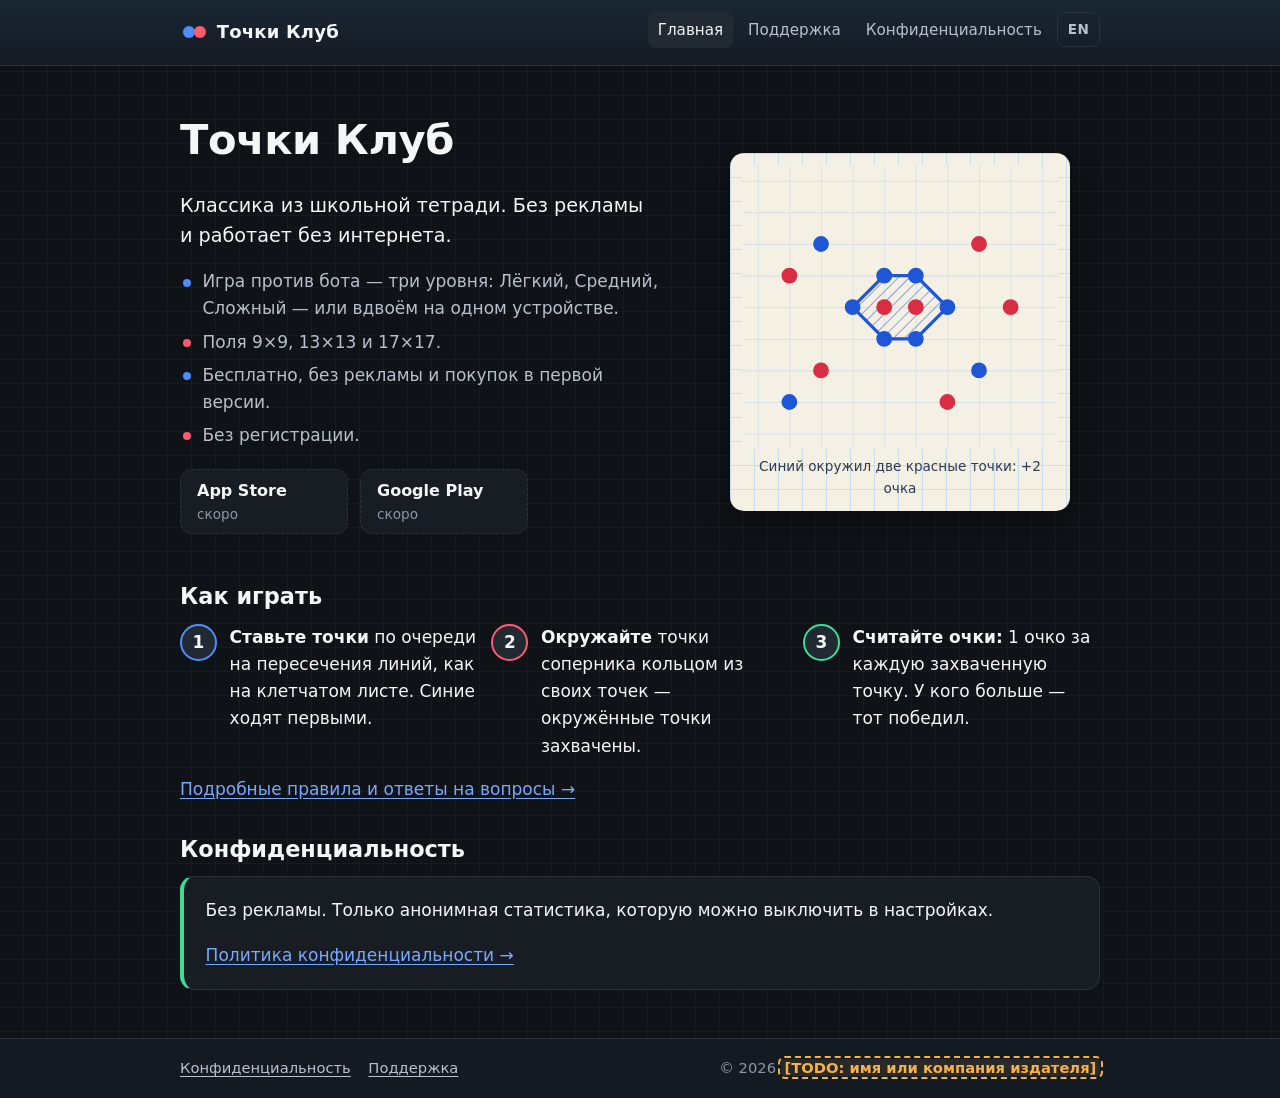
==== index.html @ cad2c862 "Tochki Club static site" ====
<!doctype html>
<!--
  Placeholders in this file (search for "TODO"):
  - 2026 — year in the footer copyright
  - [TODO: имя или компания издателя] — publisher name in the footer
  Store badges are non-clickable placeholders ("скоро") until the apps are published.
-->
<html lang="ru">
<head>
  <meta charset="utf-8">
  <meta name="viewport" content="width=device-width, initial-scale=1">
  <title>Точки Клуб — игра в точки из школьной тетради</title>
  <meta name="description" content="Точки Клуб — классическая игра в точки из школьной тетради. Против бота или вдвоём на одном устройстве. Без рекламы, без регистрации, работает без интернета.">
  <meta name="theme-color" content="#0F1216">
  <link rel="canonical" href="https://tochki.app/">
  <link rel="alternate" hreflang="ru" href="https://tochki.app/">
  <link rel="alternate" hreflang="en" href="https://tochki.app/en/">
  <link rel="alternate" hreflang="x-default" href="https://tochki.app/">
  <meta property="og:type" content="website">
  <meta property="og:title" content="Точки Клуб — игра в точки из школьной тетради">
  <meta property="og:description" content="Классика из школьной тетради. Без рекламы и работает без интернета.">
  <meta property="og:url" content="https://tochki.app/">
  <meta property="og:image" content="https://tochki.app/assets/icon.png">
  <meta property="og:locale" content="ru_RU">
  <link rel="icon" href="/favicon.svg" type="image/svg+xml">
  <link rel="apple-touch-icon" href="/assets/icon.png">
  <link rel="stylesheet" href="/assets/style.css">
</head>
<body>
  <a class="skip-link" href="#main">К содержимому</a>
  <header class="site-header">
    <div class="wrap">
      <a class="brand" href="/" aria-label="Точки Клуб — на главную">
        <svg viewBox="0 0 28 28" aria-hidden="true"><circle cx="9" cy="14" r="6" fill="#4E8CFF"/><circle cx="20" cy="14" r="6" fill="#FF5A6E"/></svg>
        <span>Точки Клуб</span>
      </a>
      <nav aria-label="Основное меню">
        <ul class="nav">
          <li><a href="/" aria-current="page">Главная</a></li>
          <li><a href="/support">Поддержка</a></li>
          <li><a href="/privacy">Конфиденциальность</a></li>
          <li class="lang"><a href="/en/" hreflang="en" lang="en" aria-label="English version">EN</a></li>
        </ul>
      </nav>
    </div>
  </header>

  <main id="main">
    <div class="wrap">
      <section class="hero" aria-labelledby="title">
        <div>
          <h1 id="title">Точки Клуб</h1>
          <p class="pitch">Классика из школьной тетради. Без рекламы и работает без интернета.</p>
          <ul class="facts">
            <li>Игра против бота — три уровня: Лёгкий, Средний, Сложный — или вдвоём на одном устройстве.</li>
            <li>Поля 9×9, 13×13 и 17×17.</li>
            <li>Бесплатно, без рекламы и покупок в первой версии.</li>
            <li>Без регистрации.</li>
          </ul>
          <div class="badges">
            <span class="badge" role="img" aria-disabled="true" aria-label="App Store — скоро">
              <span class="store">App Store</span><span class="soon">скоро</span>
            </span>
            <span class="badge" role="img" aria-disabled="true" aria-label="Google Play — скоро">
              <span class="store">Google Play</span><span class="soon">скоро</span>
            </span>
          </div>
        </div>
        <figure class="paper">
          <svg viewBox="0 0 240 216" role="img" aria-labelledby="board-title">
            <title id="board-title">Клетчатый лист: синие и красные точки, синий контур окружил две красные точки</title>
            <defs>
              <pattern id="cells" width="24" height="24" patternUnits="userSpaceOnUse" x="12" y="12">
                <path d="M24 0H0V24" fill="none" stroke="#C9DDF0" stroke-width="1"/>
              </pattern>
              <pattern id="hatch" width="6" height="6" patternUnits="userSpaceOnUse" patternTransform="rotate(45)">
                <line x1="0" y1="0" x2="0" y2="6" stroke="#1E56D6" stroke-width="1.4" stroke-opacity="0.55"/>
              </pattern>
            </defs>
            <rect width="240" height="216" fill="#F5F0E4"/>
            <rect width="240" height="216" fill="url(#cells)"/>
            <polygon points="84,108 108,84 132,84 156,108 132,132 108,132" fill="url(#hatch)" stroke="#1E56D6" stroke-width="2.5" stroke-linejoin="round"/>
            <g fill="#D92D43">
              <circle cx="108" cy="108" r="6"/>
              <circle cx="132" cy="108" r="6"/>
              <circle cx="180" cy="60" r="6"/>
              <circle cx="204" cy="108" r="6"/>
              <circle cx="60" cy="156" r="6"/>
              <circle cx="156" cy="180" r="6"/>
              <circle cx="36" cy="84" r="6"/>
            </g>
            <g fill="#1E56D6">
              <circle cx="84" cy="108" r="6"/>
              <circle cx="108" cy="84" r="6"/>
              <circle cx="132" cy="84" r="6"/>
              <circle cx="156" cy="108" r="6"/>
              <circle cx="132" cy="132" r="6"/>
              <circle cx="108" cy="132" r="6"/>
              <circle cx="60" cy="60" r="6"/>
              <circle cx="180" cy="156" r="6"/>
              <circle cx="36" cy="180" r="6"/>
            </g>
          </svg>
          <figcaption>Синий окружил две красные точки: +2 очка</figcaption>
        </figure>
      </section>

      <section aria-labelledby="howto">
        <h2 id="howto">Как играть</h2>
        <ol class="steps">
          <li><strong>Ставьте точки</strong> по очереди на пересечения линий, как на клетчатом листе. Синие ходят первыми.</li>
          <li><strong>Окружайте</strong> точки соперника кольцом из своих точек — окружённые точки захвачены.</li>
          <li><strong>Считайте очки:</strong> 1 очко за каждую захваченную точку. У кого больше — тот победил.</li>
        </ol>
        <p><a href="/support">Подробные правила и ответы на вопросы →</a></p>
      </section>

      <section aria-labelledby="privacy-note">
        <h2 id="privacy-note">Конфиденциальность</h2>
        <div class="panel notice">
          <p>Без рекламы. Только анонимная статистика, которую можно выключить в настройках.</p>
          <p class="last"><a href="/privacy">Политика конфиденциальности →</a></p>
        </div>
      </section>
    </div>
  </main>

  <footer class="site-footer">
    <div class="wrap">
      <ul>
        <li><a href="/privacy">Конфиденциальность</a></li>
        <li><a href="/support">Поддержка</a></li>
      </ul>
      <p>© 2026 <span class="todo">[TODO: имя или компания издателя]</span></p>
    </div>
  </footer>
</body>
</html>
---- assets/style.css ----
/* Tochki Club — shared styles. No external requests. */

:root {
  --bg: #0F1216;
  --surface: #181D24;
  --surface-elevated: #212933;
  --border: #2A323D;
  --text: #F4F6F8;
  --text-secondary: #B8C0CC;
  --text-muted: #8C96A5;
  --accent: #4E8CFF;
  --accent-text: #7AA8FF;
  --p1: #4E8CFF;
  --p2: #FF5A6E;
  --success: #3DDC97;
  --warning: #F5B14C;
  --header-from: #1B2735;
  --header-to: #141A22;
  --card-from: #26364F;
  --card-to: #1B2735;
  --paper: #F5F0E4;
  --paper-line: #C9DDF0;
  --paper-ink: #2B3A55;
  --pen-blue: #1E56D6;
  --pen-red: #D92D43;
  --grid: 24px;
  --radius: 14px;
  --maxw: 60rem;
  --font: system-ui, -apple-system, "Segoe UI", Roboto, "Helvetica Neue", Arial, "Noto Sans", sans-serif;
}

*, *::before, *::after { box-sizing: border-box; }

html { -webkit-text-size-adjust: 100%; text-size-adjust: 100%; }

body {
  margin: 0;
  min-height: 100vh;
  display: flex;
  flex-direction: column;
  font-family: var(--font);
  font-size: 1.0625rem;
  line-height: 1.6;
  color: var(--text);
  background-color: var(--bg);
  /* School-notebook squared paper, faint blue lines */
  background-image:
    linear-gradient(rgba(78, 140, 255, 0.07) 1px, transparent 1px),
    linear-gradient(90deg, rgba(78, 140, 255, 0.07) 1px, transparent 1px);
  background-size: var(--grid) var(--grid);
  background-position: -1px -1px;
}

a { color: var(--accent-text); text-underline-offset: 0.18em; }
a:hover { color: var(--text); }
a:focus-visible, .nav a:focus-visible {
  outline: 2px solid var(--accent-text);
  outline-offset: 3px;
  border-radius: 6px;
}

.skip-link {
  position: absolute;
  left: 0.5rem;
  top: -3rem;
  padding: 0.5rem 0.9rem;
  background: var(--surface-elevated);
  color: var(--text);
  border-radius: 8px;
  z-index: 10;
}
.skip-link:focus { top: 0.5rem; }

.wrap {
  width: 100%;
  max-width: var(--maxw);
  margin: 0 auto;
  padding: 0 1.25rem;
}

/* Header */
.site-header {
  background: linear-gradient(180deg, var(--header-from), var(--header-to));
  border-bottom: 1px solid var(--border);
}
.site-header .wrap {
  display: flex;
  flex-wrap: wrap;
  align-items: center;
  justify-content: space-between;
  gap: 0.5rem 1rem;
  padding-top: 0.75rem;
  padding-bottom: 0.75rem;
}
.brand {
  display: inline-flex;
  align-items: center;
  gap: 0.55rem;
  color: var(--text);
  text-decoration: none;
  font-weight: 700;
  font-size: 1.125rem;
  letter-spacing: 0.01em;
}
.brand svg { width: 28px; height: 28px; flex: none; }
.nav {
  display: flex;
  flex-wrap: wrap;
  align-items: center;
  gap: 0.25rem 0.35rem;
  margin: 0;
  padding: 0;
  list-style: none;
  font-size: 0.95rem;
}
.nav a {
  display: inline-block;
  padding: 0.35rem 0.6rem;
  color: var(--text-secondary);
  text-decoration: none;
  border-radius: 8px;
}
.nav a:hover { color: var(--text); background: var(--surface-elevated); }
.nav a[aria-current="page"] { color: var(--text); background: var(--surface-elevated); }
.nav .lang a {
  border: 1px solid var(--border);
  font-weight: 600;
  font-size: 0.85rem;
  letter-spacing: 0.04em;
}

main { flex: 1; padding: 2rem 0 3rem; }

h1, h2, h3 { line-height: 1.25; margin: 0 0 0.6em; }
h1 { font-size: 2.1rem; letter-spacing: -0.01em; }
h2 { font-size: 1.4rem; margin-top: 2rem; }
h3 { font-size: 1.1rem; margin-top: 1.4rem; }
p, ul, ol { margin: 0 0 1em; }
ul, ol { padding-left: 1.3em; }
li { margin-bottom: 0.35em; }
strong { color: var(--text); }
.muted { color: var(--text-muted); }
.secondary { color: var(--text-secondary); }

/* Cards */
.card {
  background: linear-gradient(160deg, var(--card-from), var(--card-to));
  border: 1px solid var(--border);
  border-radius: var(--radius);
  padding: 1.25rem 1.35rem;
}
.panel {
  background: var(--surface);
  border: 1px solid var(--border);
  border-radius: var(--radius);
  padding: 1.25rem 1.35rem;
}

/* Hero */
.hero {
  display: grid;
  gap: 1.75rem;
  align-items: center;
}
.hero .pitch {
  font-size: 1.2rem;
  color: var(--text);
  margin-bottom: 1rem;
}
.facts { list-style: none; padding: 0; margin: 0 0 1.25rem; }
.facts li {
  position: relative;
  padding-left: 1.4rem;
  color: var(--text-secondary);
}
.facts li::before {
  content: "";
  position: absolute;
  left: 0.2rem;
  top: 0.62em;
  width: 0.5rem;
  height: 0.5rem;
  border-radius: 50%;
  background: var(--p1);
}
.facts li:nth-child(even)::before { background: var(--p2); }

/* Notebook paper card */
.paper {
  background-color: var(--paper);
  background-image:
    linear-gradient(var(--paper-line) 1px, transparent 1px),
    linear-gradient(90deg, var(--paper-line) 1px, transparent 1px);
  background-size: var(--grid) var(--grid);
  color: var(--paper-ink);
  border-radius: var(--radius);
  padding: 0.75rem;
  box-shadow: 0 10px 30px rgba(0, 0, 0, 0.35);
  max-width: 340px;
  width: 100%;
  justify-self: center;
}
.paper svg { display: block; width: 100%; height: auto; }
.paper figcaption {
  font-size: 0.85rem;
  color: var(--paper-ink);
  text-align: center;
  margin-top: 0.4rem;
}

/* Store badges (disabled placeholders) */
.badges { display: flex; flex-wrap: wrap; gap: 0.75rem; margin: 0 0 1rem; }
.badge {
  display: inline-flex;
  flex-direction: column;
  justify-content: center;
  min-width: 10.5rem;
  padding: 0.5rem 1rem;
  border: 1px dashed var(--border);
  border-radius: 12px;
  background: var(--surface);
  color: var(--text-secondary);
  cursor: not-allowed;
  user-select: none;
}
.badge .store { font-weight: 700; color: var(--text); font-size: 1rem; }
.badge .soon { font-size: 0.85rem; color: var(--text-muted); }

/* Steps */
.steps {
  list-style: none;
  padding: 0;
  margin: 0 0 1rem;
  display: grid;
  gap: 0.9rem;
  counter-reset: step;
}
.steps li {
  counter-increment: step;
  margin: 0;
  position: relative;
  padding-left: 3.1rem;
  min-height: 2.3rem;
}
.steps li::before {
  content: counter(step);
  position: absolute;
  left: 0;
  top: 0;
  width: 2.3rem;
  height: 2.3rem;
  border-radius: 50%;
  display: grid;
  place-items: center;
  font-weight: 700;
  background: var(--surface-elevated);
  border: 2px solid var(--p1);
  color: var(--text);
}
.steps li:nth-child(2)::before { border-color: var(--p2); }
.steps li:nth-child(3)::before { border-color: var(--success); }

.notice {
  border-left: 4px solid var(--success);
}
.panel > .last, .card > .last { margin-bottom: 0; }

/* FAQ */
.faq { display: grid; gap: 0.75rem; }
.faq details {
  background: var(--surface);
  border: 1px solid var(--border);
  border-radius: 12px;
  padding: 0 1.1rem;
}
.faq summary {
  cursor: pointer;
  padding: 0.9rem 0;
  font-weight: 600;
  color: var(--text);
  list-style-position: outside;
}
.faq summary:focus-visible { outline: 2px solid var(--accent-text); outline-offset: 2px; border-radius: 6px; }
.faq details[open] summary { border-bottom: 1px solid var(--border); margin-bottom: 0.8rem; }
.faq details > *:not(summary) { color: var(--text-secondary); }
.faq details > *:last-child { margin-bottom: 1rem; }

/* Long-form documents */
.doc { max-width: 46rem; }
.doc p, .doc li { color: var(--text-secondary); }
.doc h2 { border-top: 1px solid var(--border); padding-top: 1.25rem; }
.doc table { width: 100%; border-collapse: collapse; margin: 0 0 1rem; font-size: 0.95rem; }
.doc th, .doc td { text-align: left; vertical-align: top; padding: 0.5rem 0.6rem; border-bottom: 1px solid var(--border); }
.doc th { color: var(--text); font-weight: 600; }
.doc td { color: var(--text-secondary); }
.doc code, code {
  font-family: ui-monospace, SFMono-Regular, Menlo, Consolas, monospace;
  font-size: 0.9em;
  background: var(--surface-elevated);
  padding: 0.05em 0.35em;
  border-radius: 5px;
  color: var(--text);
}
.meta { color: var(--text-muted); font-size: 0.95rem; }

/* TODO placeholders — impossible to miss */
.todo {
  display: inline;
  color: var(--warning);
  background: rgba(245, 177, 76, 0.1);
  outline: 2px dashed var(--warning);
  outline-offset: 1px;
  border-radius: 4px;
  padding: 0 0.25em;
  font-weight: 600;
}

/* Footer */
.site-footer {
  border-top: 1px solid var(--border);
  background: var(--header-to);
  color: var(--text-muted);
  font-size: 0.92rem;
}
.site-footer .wrap {
  display: flex;
  flex-wrap: wrap;
  justify-content: space-between;
  gap: 0.5rem 1.5rem;
  padding-top: 1.1rem;
  padding-bottom: 1.1rem;
}
.site-footer ul { list-style: none; padding: 0; margin: 0; display: flex; flex-wrap: wrap; gap: 0.25rem 1.1rem; }
.site-footer li { margin: 0; }
.site-footer a { color: var(--text-secondary); }
.site-footer a:hover { color: var(--text); }
.site-footer p { margin: 0; }

/* 404 */
.notfound { text-align: center; padding-top: 2rem; }
.notfound .big { font-size: 4rem; font-weight: 800; letter-spacing: 0.05em; margin: 0; }
.notfound .big .r { color: var(--p2); }
.notfound .big .b { color: var(--p1); }

@media (min-width: 760px) {
  h1 { font-size: 2.6rem; }
  main { padding-top: 3rem; }
  .hero { grid-template-columns: 1.2fr 1fr; gap: 2.5rem; }
  .steps { grid-template-columns: repeat(3, 1fr); }
}

@media (prefers-reduced-motion: no-preference) {
  .nav a, a { transition: color 0.15s, background-color 0.15s; }
}

@media print {
  body { background: #fff; color: #000; }
  .site-header, .site-footer, .badges { display: none; }
  .doc p, .doc li, .faq details > * { color: #000; }
}

/* Long Russian words in headings must not overflow on narrow phones. */
h1, h2, h3 { overflow-wrap: anywhere; hyphens: auto; }
@media (max-width: 420px) { h1 { font-size: 1.7rem; } }
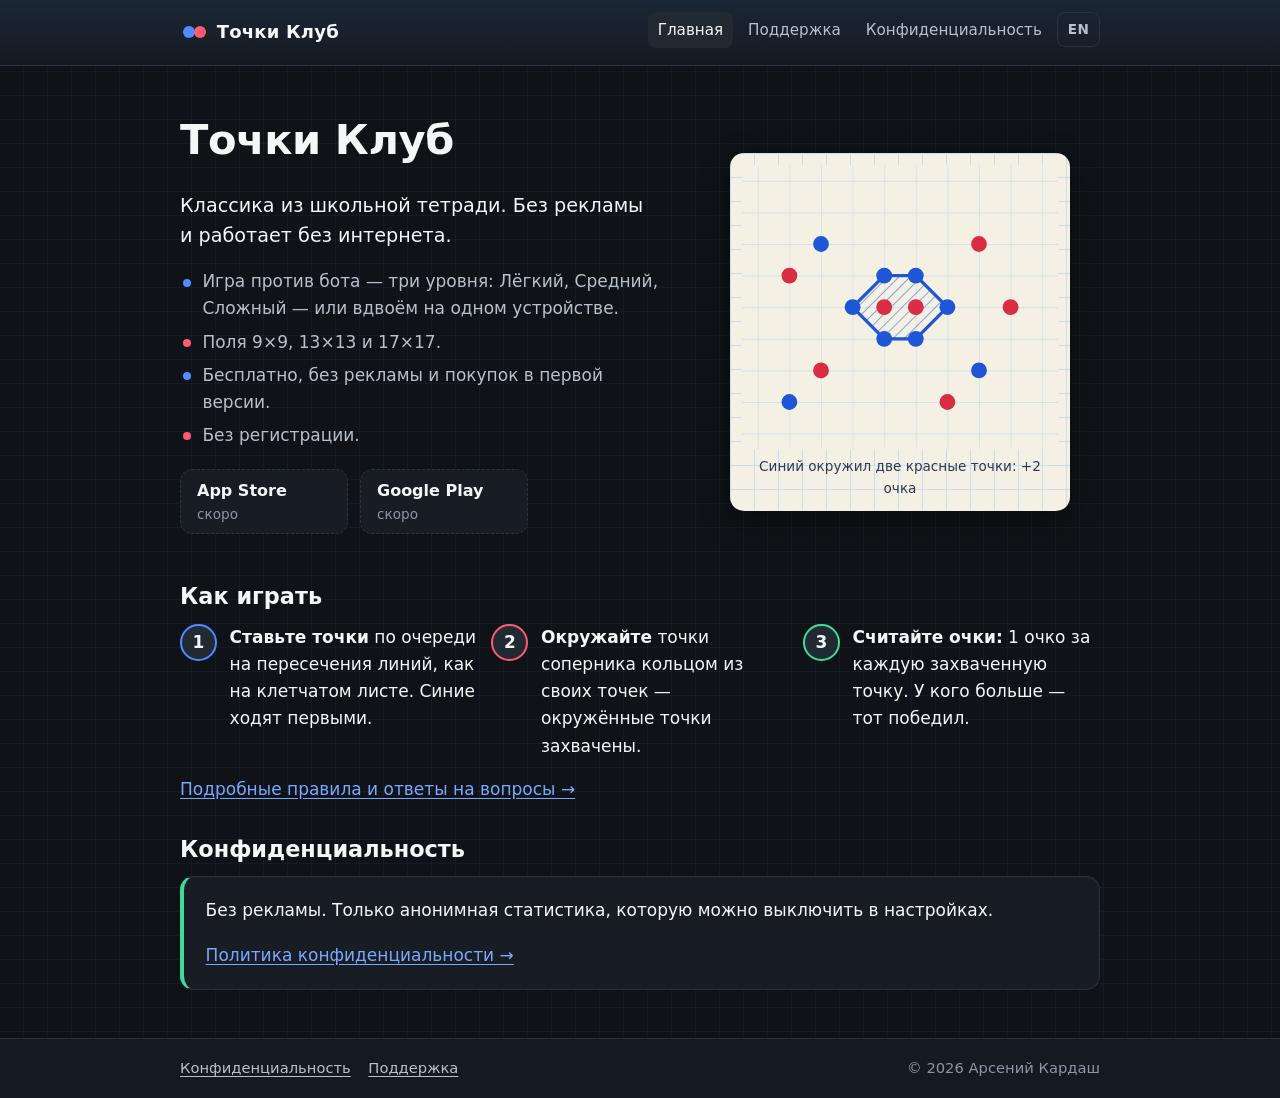
==== commit bb0b8d96: "Publisher Arseny Kardash (Latvia), effective date, PostHog retention wording; remove placeholder sty" ====
--- a/index.html
+++ b/index.html
@@ -1,10 +1,4 @@
 <!doctype html>
-<!--
-  Placeholders in this file (search for "TODO"):
-  - 2026 — year in the footer copyright
-  - [TODO: имя или компания издателя] — publisher name in the footer
-  Store badges are non-clickable placeholders ("скоро") until the apps are published.
--->
 <html lang="ru">
 <head>
   <meta charset="utf-8">
@@ -131,7 +125,7 @@
         <li><a href="/privacy">Конфиденциальность</a></li>
         <li><a href="/support">Поддержка</a></li>
       </ul>
-      <p>© 2026 <span class="todo">[TODO: имя или компания издателя]</span></p>
+      <p>© 2026 Арсений Кардаш</p>
     </div>
   </footer>
 </body>
--- a/assets/style.css
+++ b/assets/style.css
@@ -303,18 +303,6 @@
 }
 .meta { color: var(--text-muted); font-size: 0.95rem; }
 
-/* TODO placeholders — impossible to miss */
-.todo {
-  display: inline;
-  color: var(--warning);
-  background: rgba(245, 177, 76, 0.1);
-  outline: 2px dashed var(--warning);
-  outline-offset: 1px;
-  border-radius: 4px;
-  padding: 0 0.25em;
-  font-weight: 600;
-}
-
 /* Footer */
 .site-footer {
   border-top: 1px solid var(--border);
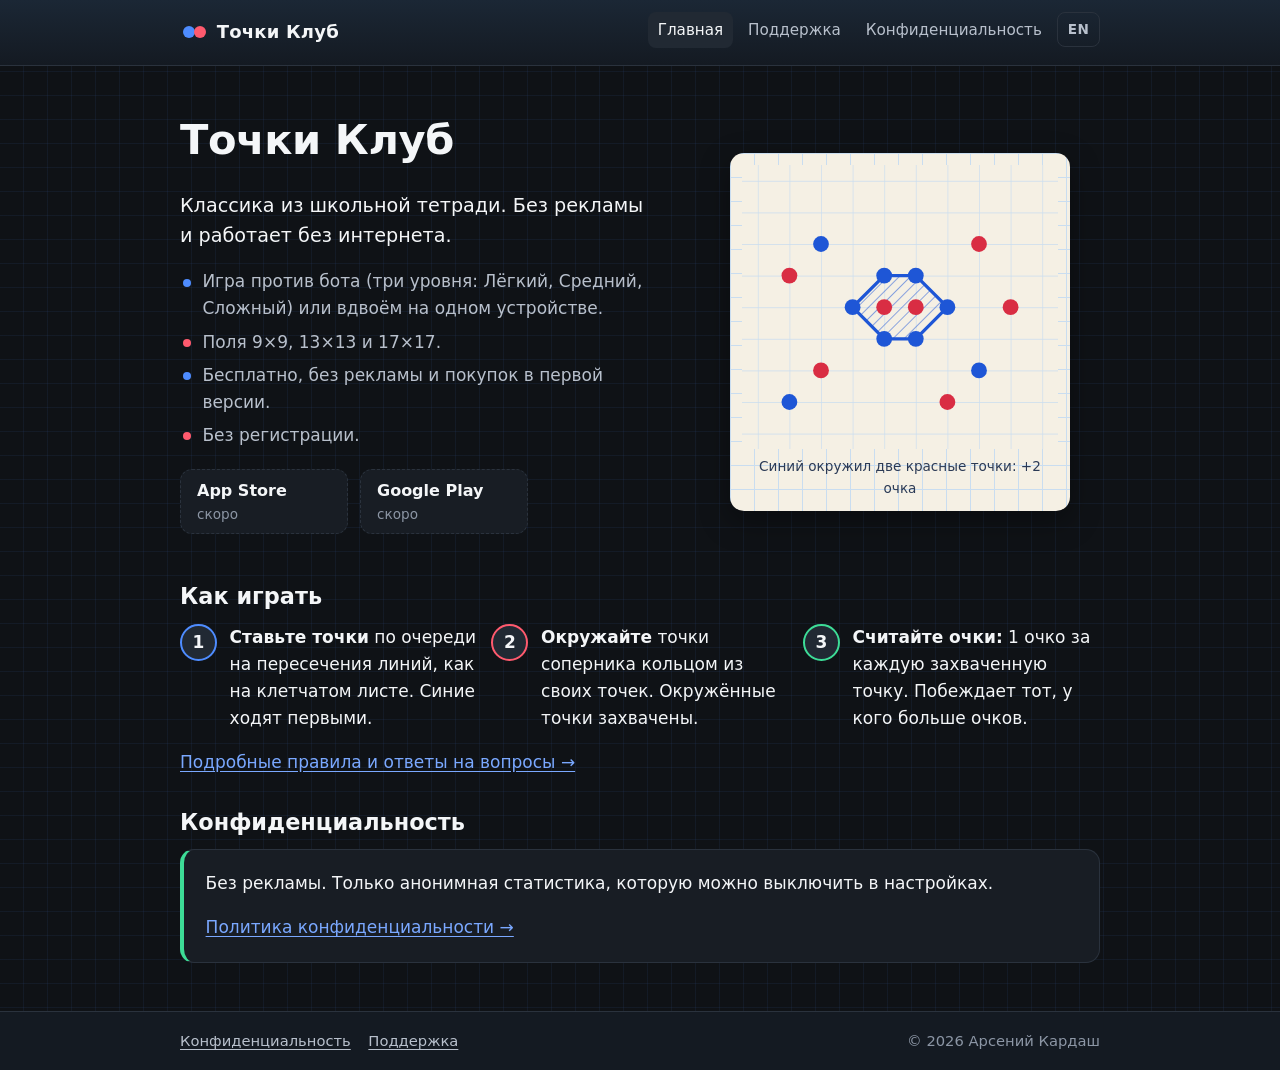
==== commit 4e06c0d7: "Remove em dashes and EN commas before 'and' from site copy" ====
--- a/index.html
+++ b/index.html
@@ -3,15 +3,15 @@
 <head>
   <meta charset="utf-8">
   <meta name="viewport" content="width=device-width, initial-scale=1">
-  <title>Точки Клуб — игра в точки из школьной тетради</title>
-  <meta name="description" content="Точки Клуб — классическая игра в точки из школьной тетради. Против бота или вдвоём на одном устройстве. Без рекламы, без регистрации, работает без интернета.">
+  <title>Точки Клуб | игра в точки из школьной тетради</title>
+  <meta name="description" content="Точки Клуб: классическая игра в точки из школьной тетради. Против бота или вдвоём на одном устройстве. Без рекламы, без регистрации, работает без интернета.">
   <meta name="theme-color" content="#0F1216">
   <link rel="canonical" href="https://tochki.app/">
   <link rel="alternate" hreflang="ru" href="https://tochki.app/">
   <link rel="alternate" hreflang="en" href="https://tochki.app/en/">
   <link rel="alternate" hreflang="x-default" href="https://tochki.app/">
   <meta property="og:type" content="website">
-  <meta property="og:title" content="Точки Клуб — игра в точки из школьной тетради">
+  <meta property="og:title" content="Точки Клуб | игра в точки из школьной тетради">
   <meta property="og:description" content="Классика из школьной тетради. Без рекламы и работает без интернета.">
   <meta property="og:url" content="https://tochki.app/">
   <meta property="og:image" content="https://tochki.app/assets/icon.png">
@@ -24,7 +24,7 @@
   <a class="skip-link" href="#main">К содержимому</a>
   <header class="site-header">
     <div class="wrap">
-      <a class="brand" href="/" aria-label="Точки Клуб — на главную">
+      <a class="brand" href="/" aria-label="Точки Клуб, на главную">
         <svg viewBox="0 0 28 28" aria-hidden="true"><circle cx="9" cy="14" r="6" fill="#4E8CFF"/><circle cx="20" cy="14" r="6" fill="#FF5A6E"/></svg>
         <span>Точки Клуб</span>
       </a>
@@ -46,16 +46,16 @@
           <h1 id="title">Точки Клуб</h1>
           <p class="pitch">Классика из школьной тетради. Без рекламы и работает без интернета.</p>
           <ul class="facts">
-            <li>Игра против бота — три уровня: Лёгкий, Средний, Сложный — или вдвоём на одном устройстве.</li>
+            <li>Игра против бота (три уровня: Лёгкий, Средний, Сложный) или вдвоём на одном устройстве.</li>
             <li>Поля 9×9, 13×13 и 17×17.</li>
             <li>Бесплатно, без рекламы и покупок в первой версии.</li>
             <li>Без регистрации.</li>
           </ul>
           <div class="badges">
-            <span class="badge" role="img" aria-disabled="true" aria-label="App Store — скоро">
+            <span class="badge" role="img" aria-disabled="true" aria-label="App Store: скоро">
               <span class="store">App Store</span><span class="soon">скоро</span>
             </span>
-            <span class="badge" role="img" aria-disabled="true" aria-label="Google Play — скоро">
+            <span class="badge" role="img" aria-disabled="true" aria-label="Google Play: скоро">
               <span class="store">Google Play</span><span class="soon">скоро</span>
             </span>
           </div>
@@ -103,8 +103,8 @@
         <h2 id="howto">Как играть</h2>
         <ol class="steps">
           <li><strong>Ставьте точки</strong> по очереди на пересечения линий, как на клетчатом листе. Синие ходят первыми.</li>
-          <li><strong>Окружайте</strong> точки соперника кольцом из своих точек — окружённые точки захвачены.</li>
-          <li><strong>Считайте очки:</strong> 1 очко за каждую захваченную точку. У кого больше — тот победил.</li>
+          <li><strong>Окружайте</strong> точки соперника кольцом из своих точек. Окружённые точки захвачены.</li>
+          <li><strong>Считайте очки:</strong> 1 очко за каждую захваченную точку. Побеждает тот, у кого больше очков.</li>
         </ol>
         <p><a href="/support">Подробные правила и ответы на вопросы →</a></p>
       </section>
--- a/assets/style.css
+++ b/assets/style.css
@@ -1,4 +1,4 @@
-/* Tochki Club — shared styles. No external requests. */
+/* Tochki Club: shared styles. No external requests. */
 
 :root {
   --bg: #0F1216;
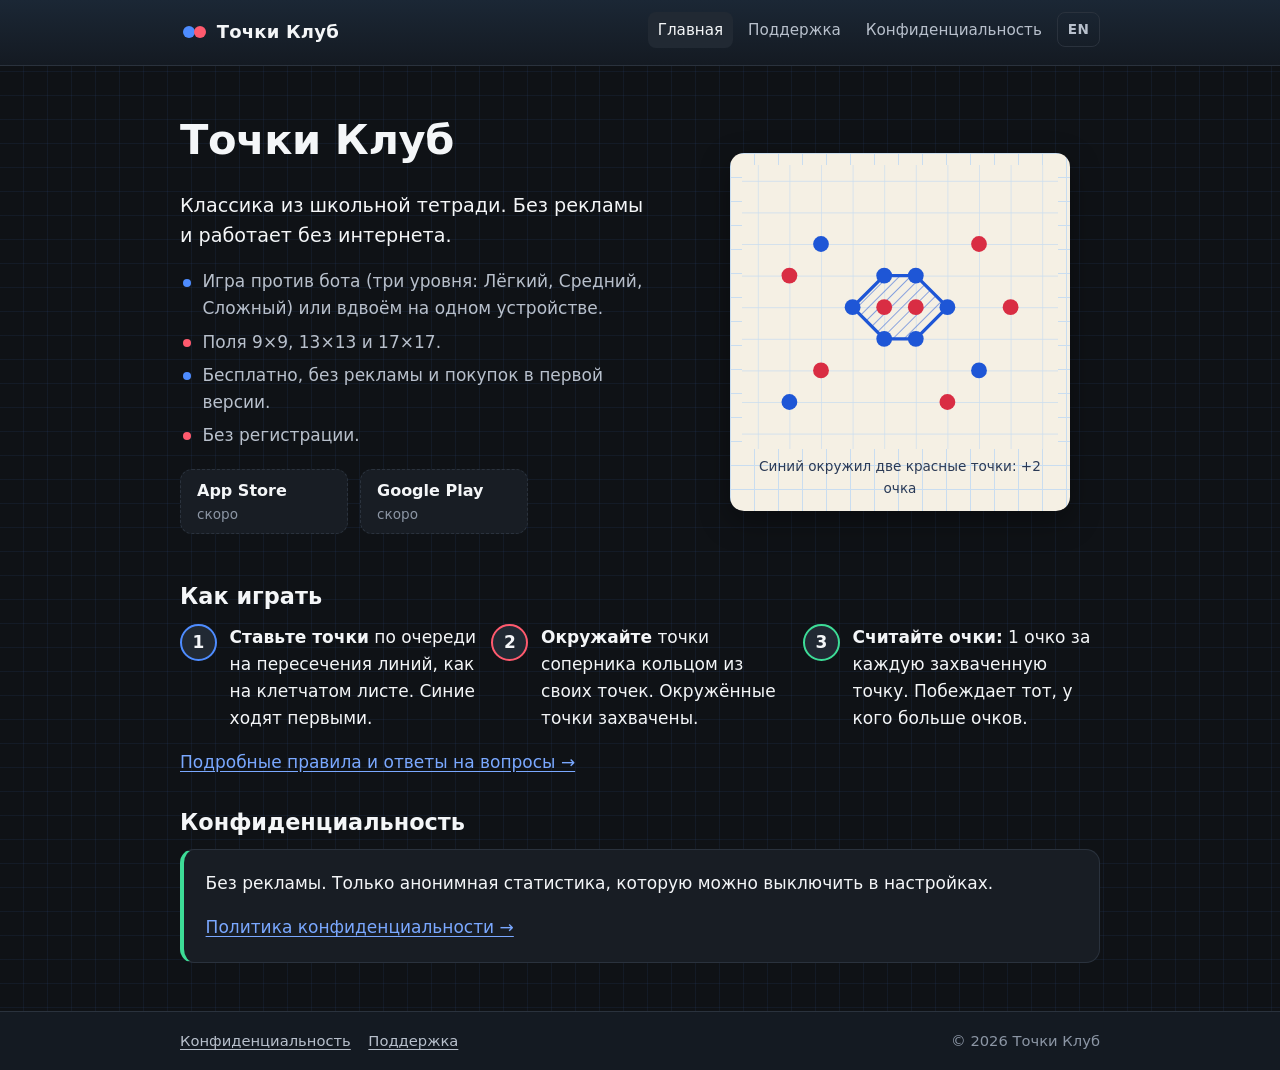
==== commit 3402a1c6: "Remove personal name from site" ====
--- a/index.html
+++ b/index.html
@@ -125,7 +125,7 @@
         <li><a href="/privacy">Конфиденциальность</a></li>
         <li><a href="/support">Поддержка</a></li>
       </ul>
-      <p>© 2026 Арсений Кардаш</p>
+      <p>© 2026 Точки Клуб</p>
     </div>
   </footer>
 </body>
